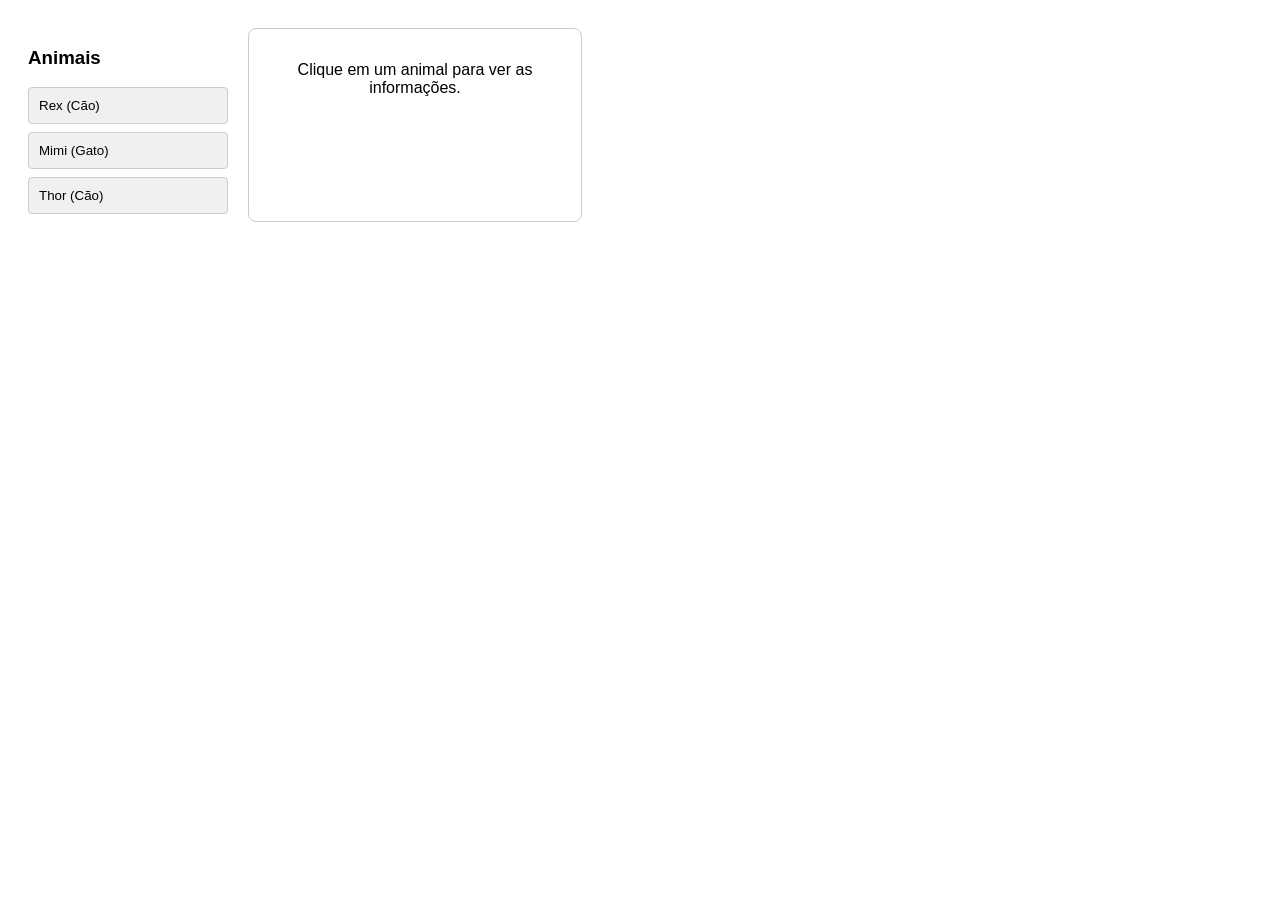
==== index.html @ 67aee86e "Add files via upload" ====
<!DOCTYPE html>
<html lang="pt-BR">
<head>
  <meta charset="UTF-8">
  <title>Perfil dos Animais</title>
  <style>
    body {
      font-family: Arial, sans-serif;
      display: flex;
      gap: 20px;
      padding: 20px;
    }
    .lista-animais {
      width: 200px;
    }
    .lista-animais button {
      display: block;
      width: 100%;
      padding: 10px;
      margin-bottom: 8px;
      cursor: pointer;
      background-color: #f0f0f0;
      border: 1px solid #ccc;
      border-radius: 4px;
      text-align: left;
    }
    .lista-animais button:hover {
      background-color: #e0e0e0;
    }
    .cartao-detalhes {
      border: 1px solid #ccc;
      padding: 16px;
      border-radius: 8px;
      width: 300px;
      text-align: center;
    }
    .cartao-detalhes img {
      width: 100%;
      height: 200px;
      object-fit: cover;
      border-radius: 6px;
    }
  </style>
</head>
<body>

  <!-- Lista de botões com os nomes -->
  <div class="lista-animais">
    <h3>Animais</h3>
    <button onclick="mostrarAnimal('rex')">Rex (Cão)</button>
    <button onclick="mostrarAnimal('mimi')">Mimi (Gato)</button>
    <button onclick="mostrarAnimal('thor')">Thor (Cão)</button>
  </div>

  <!-- Área onde os detalhes aparecem -->
  <div class="cartao-detalhes" id="detalhes">
    <p>Clique em um animal para ver as informações.</p>
  </div>

  <script>
    // Banco de dados simplificado dos animais
    const animais = {
      rex: {
        nome: "Rex",
        raca: "Pastor Alemão",
        idade: "3 anos",
        local: "São Paulo - SP",
        foto: "https://images.unsplash.com/photo-1589941013453-ec89f33b5e95?w=400"
      },
      mimi: {
        nome: "Mimi",
        raca: "Siamês",
        idade: "2 anos",
        local: "Rio de Janeiro - RJ",
        foto: "https://images.unsplash.com/photo-1514888286974-6c03e2ca1dba?w=400"
      },
      thor: {
        nome: "Thor",
        raca: "Golden Retriever",
        idade: "5 anos",
        local: "Curitiba - PR",
        foto: "https://images.unsplash.com/photo-1552053831-71594a27632d?w=400"
      },
      loki: {
        nome: "Loki",
        raca: "Maine Coon",
        idade: "3 anos",
        local: "Londrina - PR",
        foto: "https://media.gazetadopovo.com.br/vozes/2016/08/gatos-robert-sijka-9-c637f9e2.jpg?_gl=1*1tz9lc2*_gcl_au*MTUzMjI2NjU2Mi4xNzg3MjIzMzU5*_ga*OTcxNjY0MDY5LjE3ODcyMjMzNTk.*_ga_B7X3QY6Y1N*czE3ODcyMjMzNTkkbzEkZzAkdDE3ODcyMjMzNjIkajU3JGwwJGgw"
      },
      ruby: {
        nome: "Ruby",
        raca: "Shih Tzu",
        idade: "6 anos",
        local: "Salvador - BA",
        foto: "https://paw-champ.com/dog-wiki/breed/shih-tzu?lang=pt"
      },
      juninho: {
        nome: "Juninho",
        raca: "Sírio",
        idade: "1 anos",
        local: "Santos - SP",
        foto: "https://gaioladeourobauru.com/produto/hamster-sirio/"
      },
      hantaro: {
        nome: "hantaro",
        raca: "Chinês",
        idade: "2 anos",
        local: "Belo Horizonte - MG",
        foto: "https://blog.cobasi.com.br/hamster-chines/"
      },
    };

    // Função que atualiza o HTML com os dados do animal selecionado
    function mostrarAnimal(idAnimal) {
      const animal = animais[idAnimal];
      const container = document.getElementById("detalhes");

      container.innerHTML = `
        <img src="${animal.foto}" alt="${animal.nome}">
        <h2>${animal.nome}</h2>
        <p><strong>Raça:</strong> ${animal.raca}</p>
        <p><strong>Idade:</strong> ${animal.idade}</p>
        <p><strong>Local:</strong> ${animal.local}</p>
      `;
    }
  </script>

</body>
</html>
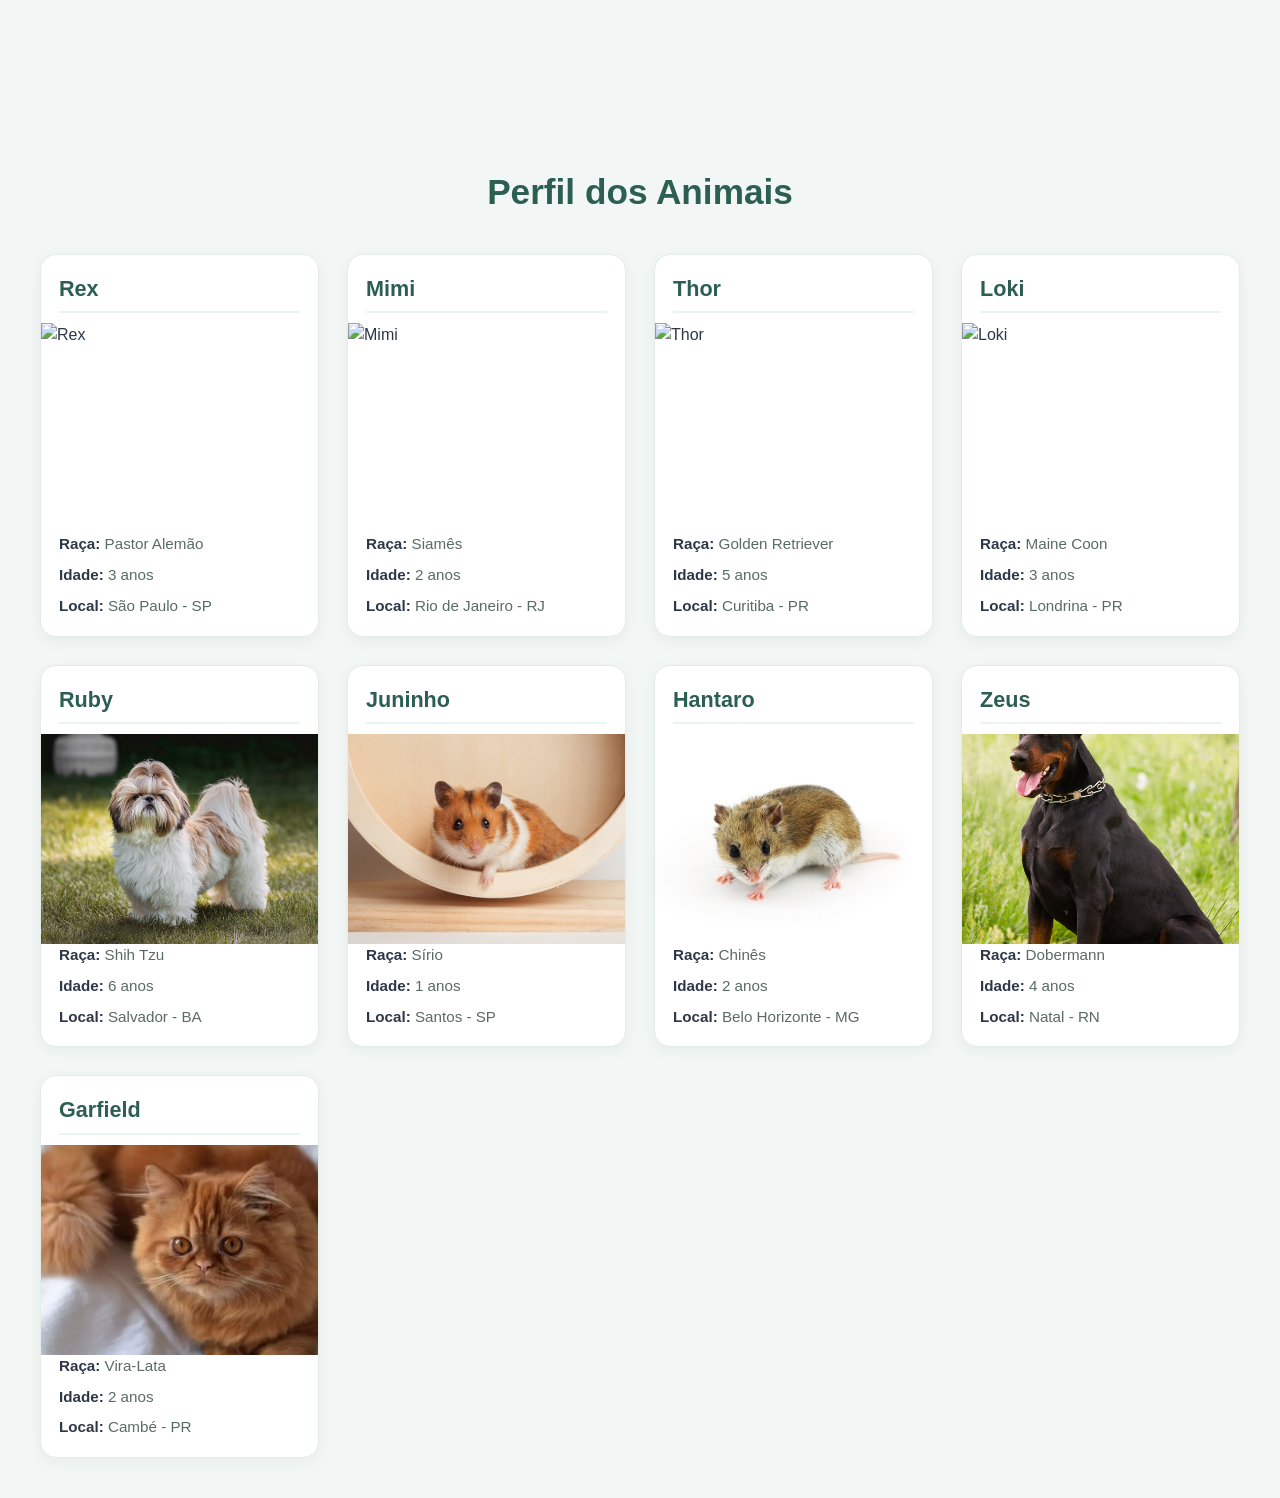
==== commit 597c95b5: "Add files via upload" ====
--- a/index.html
+++ b/index.html
@@ -2,129 +2,89 @@
 <html lang="pt-BR">
 <head>
   <meta charset="UTF-8">
+  <link rel="stylesheet" href="style.css">
   <title>Perfil dos Animais</title>
-  <style>
-    body {
-      font-family: Arial, sans-serif;
-      display: flex;
-      gap: 20px;
-      padding: 20px;
-    }
-    .lista-animais {
-      width: 200px;
-    }
-    .lista-animais button {
-      display: block;
-      width: 100%;
-      padding: 10px;
-      margin-bottom: 8px;
-      cursor: pointer;
-      background-color: #f0f0f0;
-      border: 1px solid #ccc;
-      border-radius: 4px;
-      text-align: left;
-    }
-    .lista-animais button:hover {
-      background-color: #e0e0e0;
-    }
-    .cartao-detalhes {
-      border: 1px solid #ccc;
-      padding: 16px;
-      border-radius: 8px;
-      width: 300px;
-      text-align: center;
-    }
-    .cartao-detalhes img {
-      width: 100%;
-      height: 200px;
-      object-fit: cover;
-      border-radius: 6px;
-    }
-  </style>
 </head>
 <body>
 
-  <!-- Lista de botões com os nomes -->
+  <h1>Perfil dos Animais</h1>
+
+  <!-- Lista contendo todos os cartões de animais -->
   <div class="lista-animais">
-    <h3>Animais</h3>
-    <button onclick="mostrarAnimal('rex')">Rex (Cão)</button>
-    <button onclick="mostrarAnimal('mimi')">Mimi (Gato)</button>
-    <button onclick="mostrarAnimal('thor')">Thor (Cão)</button>
+
+    <article class="cartao-animal">
+      <h2>Rex</h2>
+      <img src="https://images.unsplash.com/photo-1589941013453-ec89f33b5e95?w=400" alt="Rex">
+      <p><strong>Raça:</strong> Pastor Alemão</p>
+      <p><strong>Idade:</strong> 3 anos</p>
+      <p><strong>Local:</strong> São Paulo - SP</p>
+    </article>
+
+    <article class="cartao-animal">
+      <h2>Mimi</h2>
+      <img src="https://images.unsplash.com/photo-1514888286974-6c03e2ca1dba?w=400" alt="Mimi">
+      <p><strong>Raça:</strong> Siamês</p>
+      <p><strong>Idade:</strong> 2 anos</p>
+      <p><strong>Local:</strong> Rio de Janeiro - RJ</p>
+    </article>
+
+    <article class="cartao-animal">
+      <h2>Thor</h2>
+      <img src="https://images.unsplash.com/photo-1552053831-71594a27632d?w=400" alt="Thor">
+      <p><strong>Raça:</strong> Golden Retriever</p>
+      <p><strong>Idade:</strong> 5 anos</p>
+      <p><strong>Local:</strong> Curitiba - PR</p>
+    </article>
+
+    <article class="cartao-animal">
+      <h2>Loki</h2>
+      <img src="https://media.gazetadopovo.com.br/vozes/2016/08/gatos-robert-sijka-9-c637f9e2.jpg?_gl=1*1tz9lc2*_gcl_au*MTUzMjI2NjU2Mi4xNzg3MjIzMzU5*_ga*OTcxNjY0MDY5LjE3ODcyMjMzNTk.*_ga_B7X3QY6Y1N*czE3ODcyMjMzNTkkbzEkZzAkdDE3ODcyMjMzNjIkajU3JGwwJGgw" alt="Loki">
+      <p><strong>Raça:</strong> Maine Coon</p>
+      <p><strong>Idade:</strong> 3 anos</p>
+      <p><strong>Local:</strong> Londrina - PR</p>
+    </article>
+
+    <article class="cartao-animal">
+      <h2>Ruby</h2>
+      <img src="shih-tzu.jpg" alt="Ruby">
+      <p><strong>Raça:</strong> Shih Tzu</p>
+      <p><strong>Idade:</strong> 6 anos</p>
+      <p><strong>Local:</strong> Salvador - BA</p>
+    </article>
+
+    <article class="cartao-animal">
+      <h2>Juninho</h2>
+      <img src="Sirio.png" alt="Juninho">
+      <p><strong>Raça:</strong> Sírio</p>
+      <p><strong>Idade:</strong> 1 anos</p>
+      <p><strong>Local:</strong> Santos - SP</p>
+    </article>
+
+    <article class="cartao-animal">
+      <h2>Hantaro</h2>
+      <img src="hamster-chines-capa.png" alt="Hantaro">
+      <p><strong>Raça:</strong> Chinês</p>
+      <p><strong>Idade:</strong> 2 anos</p>
+      <p><strong>Local:</strong> Belo Horizonte - MG</p>
+    </article>
+
+    <article class="cartao-animal">
+      <h2>Zeus</h2>
+      <img src="Doberman.jpg" alt="Zeus">
+      <p><strong>Raça:</strong> Dobermann</p>
+      <p><strong>Idade:</strong> 4 anos</p>
+      <p><strong>Local:</strong> Natal - RN</p>
+    </article>
+
+    <article class="cartao-animal">
+      <h2>Garfield</h2>
+      <img src="gato-laranja-768x461.webp" alt="Garfield">
+      <p><strong>Raça:</strong> Vira-Lata</p>
+      <p><strong>Idade:</strong> 2 anos</p>
+      <p><strong>Local:</strong> Cambé - PR</p>
+    </article>
+
   </div>
-
-  <!-- Área onde os detalhes aparecem -->
-  <div class="cartao-detalhes" id="detalhes">
-    <p>Clique em um animal para ver as informações.</p>
-  </div>
-
-  <script>
-    // Banco de dados simplificado dos animais
-    const animais = {
-      rex: {
-        nome: "Rex",
-        raca: "Pastor Alemão",
-        idade: "3 anos",
-        local: "São Paulo - SP",
-        foto: "https://images.unsplash.com/photo-1589941013453-ec89f33b5e95?w=400"
-      },
-      mimi: {
-        nome: "Mimi",
-        raca: "Siamês",
-        idade: "2 anos",
-        local: "Rio de Janeiro - RJ",
-        foto: "https://images.unsplash.com/photo-1514888286974-6c03e2ca1dba?w=400"
-      },
-      thor: {
-        nome: "Thor",
-        raca: "Golden Retriever",
-        idade: "5 anos",
-        local: "Curitiba - PR",
-        foto: "https://images.unsplash.com/photo-1552053831-71594a27632d?w=400"
-      },
-      loki: {
-        nome: "Loki",
-        raca: "Maine Coon",
-        idade: "3 anos",
-        local: "Londrina - PR",
-        foto: "https://media.gazetadopovo.com.br/vozes/2016/08/gatos-robert-sijka-9-c637f9e2.jpg?_gl=1*1tz9lc2*_gcl_au*MTUzMjI2NjU2Mi4xNzg3MjIzMzU5*_ga*OTcxNjY0MDY5LjE3ODcyMjMzNTk.*_ga_B7X3QY6Y1N*czE3ODcyMjMzNTkkbzEkZzAkdDE3ODcyMjMzNjIkajU3JGwwJGgw"
-      },
-      ruby: {
-        nome: "Ruby",
-        raca: "Shih Tzu",
-        idade: "6 anos",
-        local: "Salvador - BA",
-        foto: "https://paw-champ.com/dog-wiki/breed/shih-tzu?lang=pt"
-      },
-      juninho: {
-        nome: "Juninho",
-        raca: "Sírio",
-        idade: "1 anos",
-        local: "Santos - SP",
-        foto: "https://gaioladeourobauru.com/produto/hamster-sirio/"
-      },
-      hantaro: {
-        nome: "hantaro",
-        raca: "Chinês",
-        idade: "2 anos",
-        local: "Belo Horizonte - MG",
-        foto: "https://blog.cobasi.com.br/hamster-chines/"
-      },
-    };
-
-    // Função que atualiza o HTML com os dados do animal selecionado
-    function mostrarAnimal(idAnimal) {
-      const animal = animais[idAnimal];
-      const container = document.getElementById("detalhes");
-
-      container.innerHTML = `
-        <img src="${animal.foto}" alt="${animal.nome}">
-        <h2>${animal.nome}</h2>
-        <p><strong>Raça:</strong> ${animal.raca}</p>
-        <p><strong>Idade:</strong> ${animal.idade}</p>
-        <p><strong>Local:</strong> ${animal.local}</p>
-      `;
-    }
-  </script>
 
 </body>
 </html>
--- a/style.css
+++ b/style.css
@@ -0,0 +1,115 @@
+/* =========================================================
+   Estilos Globais e Paleta Harmonizada com a Logo (#88c4b0)
+   ========================================================= */
+   * {
+    box-sizing: border-box;
+    margin: 0;
+    padding: 0;
+}
+
+body {
+    font-family: 'Segoe UI', Roboto, Helvetica, Arial, sans-serif;
+    background-color: #f2f7f5;
+    color: #2d3748;
+    padding: 40px 20px;
+    line-height: 1.5;
+}
+
+/* =========================================================
+   Cabeçalho e Logo no Topo
+   ========================================================= */
+
+/* Título e Logo adicionada via CSS ::before (Sem precisar alterar o HTML) */
+h1 {
+    text-align: center;
+    color: #2c5e52;
+    margin-bottom: 35px;
+    font-size: 2.2rem;
+    font-weight: 700;
+}
+
+h1::before {
+    content: "";
+    display: block;
+    width: 110px;
+    height: 110px;
+    margin: 0 auto 16px auto;
+    background-image: url("mappet_icon_logo (1).png"); /* Certifique-se do nome do arquivo */
+    background-size: contain;
+    background-repeat: no-repeat;
+    background-position: center;
+    filter: drop-shadow(0 4px 8px rgba(136, 196, 176, 0.3));
+}
+
+/* Classe alternativa caso prefira adicionar a tag <img> diretamente no HTML */
+.logo-topo {
+    display: block;
+    width: 110px;
+    height: auto;
+    margin: 0 auto 16px auto;
+    filter: drop-shadow(0 4px 8px rgba(136, 196, 176, 0.3));
+}
+
+/* =========================================================
+   Container da Lista de Animais (Grid Responsivo)
+   ========================================================= */
+.lista-animais {
+    display: grid;
+    grid-template-columns: repeat(auto-fill, minmax(260px, 1fr));
+    gap: 28px;
+    max-width: 1200px;
+    margin: 0 auto;
+}
+
+/* =========================================================
+   Cartão do Animal
+   ========================================================= */
+.cartao-animal {
+    background-color: #ffffff;
+    border-radius: 16px;
+    overflow: hidden;
+    border: 1px solid #e2ede8;
+    box-shadow: 0 4px 15px rgba(0, 0, 0, 0.05);
+    transition: transform 0.25s ease, box-shadow 0.25s ease, border-color 0.25s ease;
+    display: flex;
+    flex-direction: column;
+}
+
+/* Efeito Hover com destaque no tom da logo */
+.cartao-animal:hover {
+    transform: translateY(-6px);
+    border-color: #88c4b0;
+    box-shadow: 0 10px 25px rgba(136, 196, 176, 0.25);
+}
+
+/* Foto do Animal */
+.cartao-animal img {
+    width: 100%;
+    height: 210px;
+    object-fit: cover;
+    display: block;
+}
+
+/* Nome do Animal */
+.cartao-animal h2 {
+    color: #2c5e52;
+    font-size: 1.35rem;
+    margin: 18px 18px 10px 18px;
+    padding-bottom: 6px;
+    border-bottom: 2px solid #eaf5f1;
+}
+
+/* Detalhes do Animal */
+.cartao-animal p {
+    color: #5a6a64;
+    font-size: 0.95rem;
+    margin: 0 18px 8px 18px;
+}
+
+.cartao-animal p:last-child {
+    margin-bottom: 18px;
+}
+
+.cartao-animal strong {
+    color: #2d3748;
+}
